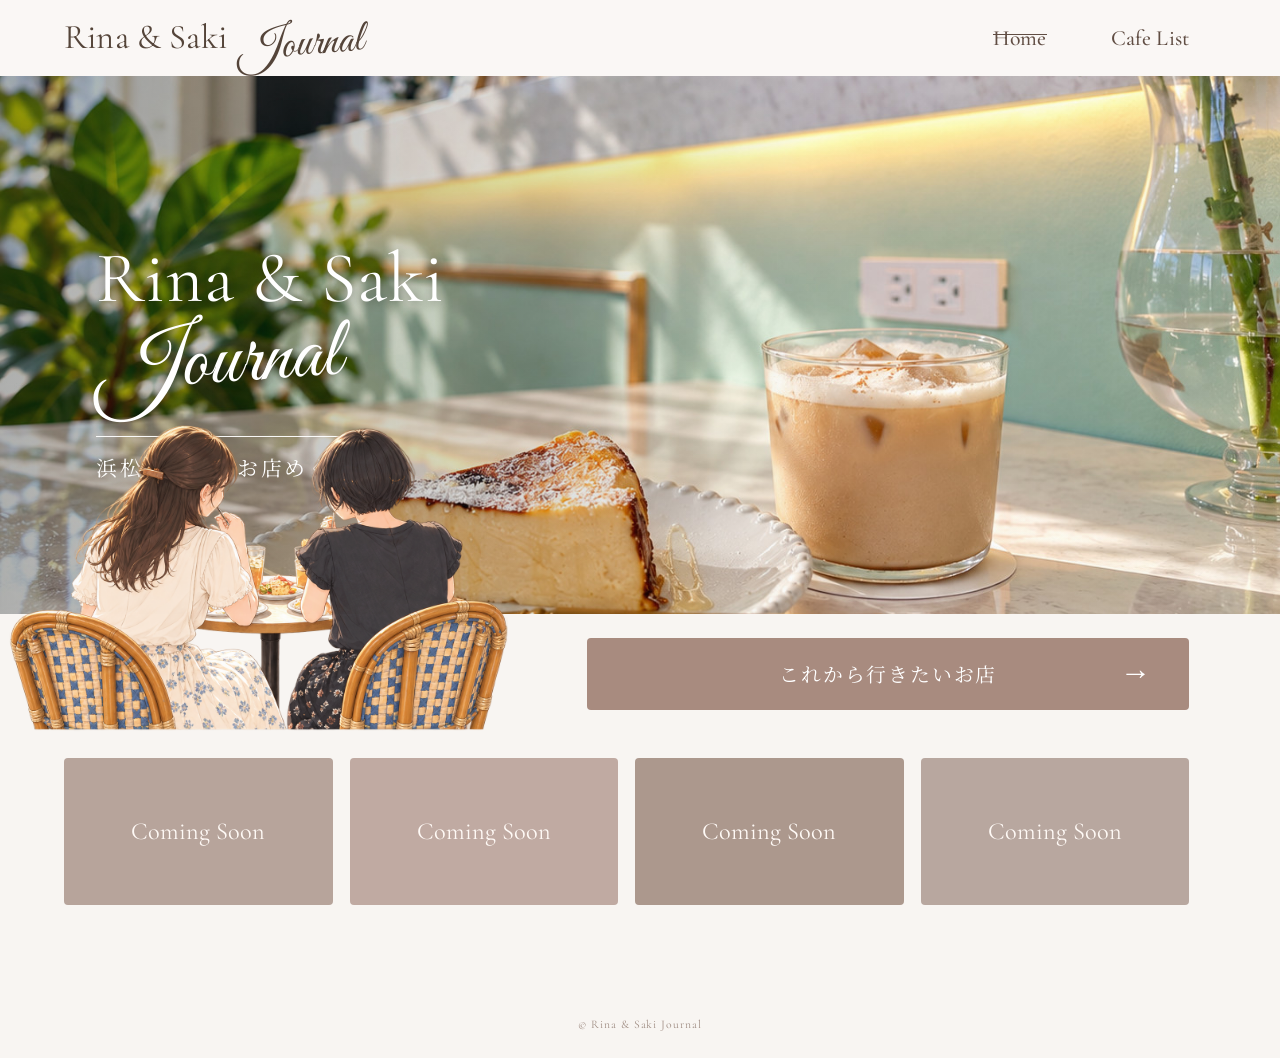
==== index.html @ 0e8df3a0 "Update index.html" ====
<!DOCTYPE html>
<html lang="ja">
<head>
  <meta charset="UTF-8">
  <meta name="viewport" content="width=device-width, initial-scale=1.0">
  <meta name="description" content="Rina & Saki Journal — 浜松の素敵なお店をふたりでめぐるカフェジャーナル。">
  <meta name="theme-color" content="#f8f5f2">
  <title>Rina &amp; Saki Journal | 浜松の素敵なお店めぐり</title>

  <!-- CSSもこのHTMLファイルの中にまとめています。 -->
  <style>
/*
 * Rina & Saki Journal
 * HTML + CSSのみで制作 / JavaScript不使用
 * 画像：pict/top-pict.jpg と pict/rina-saki.png の2点のみ
 */
@import url('https://fonts.googleapis.com/css2?family=Cormorant+Garamond:wght@400;500&family=Great+Vibes&family=Noto+Serif+JP:wght@400;500&display=swap');

:root {
  --paper: #f8f5f2;
  --paper-deep: #f4eeea;
  --ink: #604d43;
  --rose-brown: #a88b7f;
  --rose-brown-hover: #937568;
  --font-serif: 'Cormorant Garamond', 'Times New Roman', Georgia, serif;
  --font-script: 'Great Vibes', 'Z003', 'Apple Chancery', 'Brush Script MT', cursive;
  --font-japanese: 'Noto Serif JP', 'Yu Mincho', 'Hiragino Mincho ProN', serif;
}

*,
*::before,
*::after {
  box-sizing: border-box;
}

html {
  scroll-behavior: smooth;
}

body {
  margin: 0;
  background: var(--paper);
  color: var(--ink);
  -webkit-font-smoothing: antialiased;
}

a {
  color: inherit;
  text-decoration: none;
}

a:focus-visible {
  outline: 3px solid #734d3f;
  outline-offset: 5px;
}

/* ─── Header ─── */
.site-header {
  position: relative;
  z-index: 10;
  width: 100%;
  height: 76px;
  background: rgba(250, 247, 245, 0.97);
}

.header-inner {
  height: 100%;
  padding-inline: 5% 7.1%;
  display: flex;
  align-items: center;
  justify-content: space-between;
  gap: 24px;
}

.site-logo {
  display: inline-flex;
  align-items: baseline;
  white-space: nowrap;
  min-width: 0;
  color: #544439;
}

.logo-serif {
  font-family: var(--font-serif);
  font-weight: 400;
  font-size: clamp(28px, 2.7vw, 40px);
  line-height: 1;
  letter-spacing: 0.005em;
}

.logo-script {
  font-family: var(--font-script);
  font-size: clamp(34px, 3.45vw, 51px);
  font-weight: 400;
  line-height: 1;
  margin-left: 11px;
  transform: translateY(7px) rotate(-5deg);
}

.main-nav {
  display: flex;
  align-items: center;
  gap: clamp(28px, 5vw, 72px);
  align-self: stretch;
}

.nav-link {
  display: inline-flex;
  align-items: center;
  justify-content: center;
  position: relative;
  white-space: nowrap;
  font-family: var(--font-serif);
  font-weight: 500;
  font-size: clamp(20px, 1.7vw, 26px);
  letter-spacing: 0.008em;
  transition: color 160ms ease;
}

.nav-link::after {
  content: '';
  position: absolute;
  bottom: 16px;
  left: 0;
  width: 100%;
  height: 1px;
  transform: scaleX(0);
  transform-origin: left;
  background: currentColor;
  transition: transform 180ms ease;
}

.nav-link:hover,
.nav-link:focus-visible {
  color: #8b6b5e;
}

.nav-link:hover::after,
.nav-link.is-current::after {
  transform: scaleX(1);
}

/* ─── Hero ─── */
.hero {
  position: relative;
  height: clamp(510px, 42vw, 675px);
  background: #c5bbab url('pict/top-pict.jpg') center 73% / cover no-repeat;
}

.hero-shade {
  position: absolute;
  z-index: 0;
  inset: 0;
  background: linear-gradient(90deg, rgba(20, 22, 18, 0.34) 0%, rgba(25, 27, 22, 0.20) 31%, rgba(26, 27, 22, 0.01) 63%);
  pointer-events: none;
}

.hero-copy {
  position: absolute;
  top: 31.2%;
  left: 7.5%;
  z-index: 1;
  color: #fff;
  text-shadow: 0 2px 9px rgba(36, 28, 23, 0.34);
}

.hero-heading {
  margin: 0;
  font-weight: 400;
}

.hero-serif {
  display: block;
  font-family: var(--font-serif);
  font-size: clamp(58px, 5.6vw, 84px);
  font-weight: 400;
  line-height: 0.98;
  letter-spacing: 0.012em;
  white-space: nowrap;
}

.hero-script {
  display: block;
  margin-top: 19px;
  padding-left: 1px;
  font-family: var(--font-script);
  font-size: clamp(70px, 6.7vw, 102px);
  font-weight: 400;
  line-height: 0.91;
  transform: rotate(-4deg);
  transform-origin: left center;
}

.hero-caption {
  margin: 25px 0 0;
  padding-top: 12px;
  border-top: 1px solid rgba(255, 255, 255, 0.94);
  width: max-content;
  max-width: 100%;
  font-family: var(--font-japanese);
  font-size: clamp(18px, 1.63vw, 24px);
  font-weight: 400;
  line-height: 1.8;
  letter-spacing: 0.12em;
  white-space: nowrap;
}

.hero-people {
  position: absolute;
  left: 0.7%;
  bottom: -120px;
  z-index: 5;
  display: block;
  width: min(39%, 565px);
  height: auto;
  transform-origin: bottom center;
  pointer-events: none;
  user-select: none;
}

/* ─── Wish list / CTA ─── */
.wish-section {
  position: relative;
  z-index: 2;
  display: flex;
  align-items: center;
  justify-content: flex-end;
  min-height: 120px;
  padding: 24px 7.1% 24px 5%;
  background: var(--paper);
}

.wish-link {
  position: relative;
  display: flex;
  justify-content: center;
  align-items: center;
  width: 53.5%;
  min-height: 72px;
  padding: 15px 65px;
  border-radius: 4px;
  color: #fff;
  background: var(--rose-brown);
  font-family: var(--font-japanese);
  font-weight: 400;
  font-size: clamp(17px, 1.55vw, 23px);
  letter-spacing: 0.09em;
  text-align: center;
  transition: background-color 180ms ease, transform 180ms ease;
}

.wish-link:hover {
  background: var(--rose-brown-hover);
  transform: translateY(-2px);
}

.wish-arrow {
  position: absolute;
  right: 36px;
  top: 50%;
  transform: translateY(-54%);
  font-family: Georgia, serif;
  font-size: 31px;
  font-weight: 400;
  line-height: 1;
}

/* ─── Coming Soon : solid colors only ─── */
.coming-section {
  padding: 24px 7.1% 100px 5%;
  background: var(--paper);
}

.coming-grid {
  display: grid;
  grid-template-columns: repeat(4, minmax(0, 1fr));
  gap: 17px;
}

.coming-card {
  display: grid;
  place-items: center;
  min-width: 0;
  aspect-ratio: 1.82 / 1;
  border-radius: 4px;
  font-family: var(--font-serif);
  font-size: clamp(22px, 1.9vw, 29px);
  font-weight: 400;
  color: #fffaf6;
  text-align: center;
  transition: filter 180ms ease, transform 180ms ease;
}

.coming-card:hover {
  filter: brightness(0.93);
  transform: translateY(-3px);
}

.coming-card--one { background: #b7a49b; }
.coming-card--two { background: #c0aaa2; }
.coming-card--three { background: #ac988d; }
.coming-card--four { background: #b8a79f; }

/* ─── Footer ─── */
.site-footer {
  padding: 10px 24px 26px;
  color: #9d8a80;
  background: var(--paper);
  font-family: var(--font-serif);
  font-size: 14px;
  letter-spacing: 0.07em;
  text-align: center;
}

/* ─── Tablet ─── */
@media (max-width: 900px) {
  .site-header { height: 72px; }
  .header-inner { padding-inline: 4.5%; }
  .main-nav { gap: 28px; }
  .hero { height: 530px; }
  .hero-copy { top: 28%; left: 7%; }
  .hero-people { width: 49%; bottom: -96px; }
  .wish-section { min-height: 111px; padding-inline: 4.5%; }
  .wish-link { width: 56%; min-height: 64px; padding-inline: 40px; }
  .wish-arrow { right: 20px; font-size: 27px; }
  .coming-section { padding-inline: 4.5%; }
  .coming-grid { gap: 12px; }
  .coming-card { aspect-ratio: 1.5 / 1; font-size: 22px; }
}

/* ─── Smartphone ─── */
@media (max-width: 650px) {
  .site-header { height: 64px; }
  .header-inner { padding-inline: 4.2%; gap: 12px; }
  .logo-serif { font-size: clamp(24px, 5.7vw, 30px); }
  .logo-script { font-size: clamp(29px, 7vw, 37px); margin-left: 5px; transform: translateY(5px) rotate(-5deg); }
  .main-nav { gap: clamp(12px, 3vw, 24px); }
  .nav-link { font-size: clamp(16px, 4vw, 20px); }
  .nav-link::after { bottom: 12px; }

  .hero {
    height: clamp(490px, 128vw, 620px);
    background-position: 58% center;
  }
  .hero-shade {
    background: linear-gradient(180deg, rgba(28, 24, 22, 0.36) 0%, rgba(29, 25, 22, 0.16) 49%, rgba(22, 21, 19, 0.04) 79%);
  }
  .hero-copy { top: 10%; left: 7%; }
  .hero-serif { font-size: clamp(48px, 10vw, 67px); }
  .hero-script { margin-top: 14px; font-size: clamp(71px, 16vw, 95px); }
  .hero-caption { margin-top: 18px; padding-top: 10px; font-size: clamp(14px, 3.7vw, 19px); letter-spacing: 0.09em; }
  .hero-people {
    width: min(93%, 450px);
    left: 50%;
    bottom: -4px;
    transform: translateX(-50%);
  }

  .wish-section { min-height: 111px; padding: 19px 5%; }
  .wish-link { width: 100%; min-height: 68px; padding: 13px 51px 13px 30px; font-size: 17px; }
  .wish-arrow { right: 22px; }

  .coming-section { padding: 9px 5% 60px; }
  .coming-grid { grid-template-columns: repeat(2, minmax(0, 1fr)); gap: 12px; }
  .coming-card { aspect-ratio: 1.6 / 1; font-size: 23px; }
}

/* Very narrow phones: give the logo and navigation their own breathing room. */
@media (max-width: 380px) {
  .site-header { height: auto; }
  .header-inner { flex-direction: column; gap: 4px; padding: 8px 12px 6px; }
  .site-logo { align-self: center; }
  .main-nav { align-self: center; gap: 36px; height: 31px; }
  .nav-link::after { bottom: 0; }
  .hero { height: 490px; }
  .hero-serif { font-size: 46px; }
  .hero-script { font-size: 70px; }
}

@media (prefers-reduced-motion: reduce) {
  html { scroll-behavior: auto; }
  *, *::before, *::after { transition-duration: 0.01ms !important; }
}
  </style>
</head>
<body>
  <header class="site-header">
    <div class="header-inner">
      <a class="site-logo" href="index.html" aria-label="Rina & Saki Journal ホーム">
        <span class="logo-serif">Rina &amp; Saki</span>
        <span class="logo-script">Journal</span>
      </a>

      <nav class="main-nav" aria-label="メインナビゲーション">
        <a class="nav-link is-current" href="index.html" aria-current="page">Home</a>
        <a class="nav-link" href="list.html">Cafe List</a>
      </nav>
    </div>
  </header>

  <main>
    <!-- メインのカフェ写真：pict/top-pict.jpg（CSSで指定） -->
    <section class="hero" aria-labelledby="hero-title">
      <div class="hero-shade" aria-hidden="true"></div>

      <div class="hero-copy">
        <h1 class="hero-heading" id="hero-title">
          <span class="hero-serif">Rina &amp; Saki</span>
          <span class="hero-script">Journal</span>
        </h1>
        <p class="hero-caption">浜松の素敵なお店めぐり</p>
      </div>

      <!-- 透過PNGの人物イラスト：pict/rina-saki.png -->
      <img
        class="hero-people"
        src="pict/rina-saki.png"
        alt="カフェでおしゃべりしながら過ごすRinaとSakiのイラスト"
        width="1254"
        height="780"
      >
    </section>

    <!-- これから行きたいお店 -->
    <section class="wish-section" aria-label="行きたいお店へのリンク">
      <a class="wish-link" href="hext.html">
        <span>これから行きたいお店</span>
        <span class="wish-arrow" aria-hidden="true">→</span>
      </a>
    </section>

    <!-- 今後追加予定の4店舗。写真は使わず、無地のカードにしています。 -->
    <section class="coming-section" aria-label="今後紹介するお店">
      <div class="coming-grid">
        <a class="coming-card coming-card--one" href="comingsoon.html" aria-label="Coming Soon 1">
          <span>Coming Soon</span>
        </a>
        <a class="coming-card coming-card--two" href="comingsoon.html" aria-label="Coming Soon 2">
          <span>Coming Soon</span>
        </a>
        <a class="coming-card coming-card--three" href="comingsoon.html" aria-label="Coming Soon 3">
          <span>Coming Soon</span>
        </a>
        <a class="coming-card coming-card--four" href="comingsoon.html" aria-label="Coming Soon 4">
          <span>Coming Soon</span>
        </a>
      </div>
    </section>
  </main>

  <footer class="site-footer">
    <small>© Rina &amp; Saki Journal</small>
  </footer>
</body>
</html>
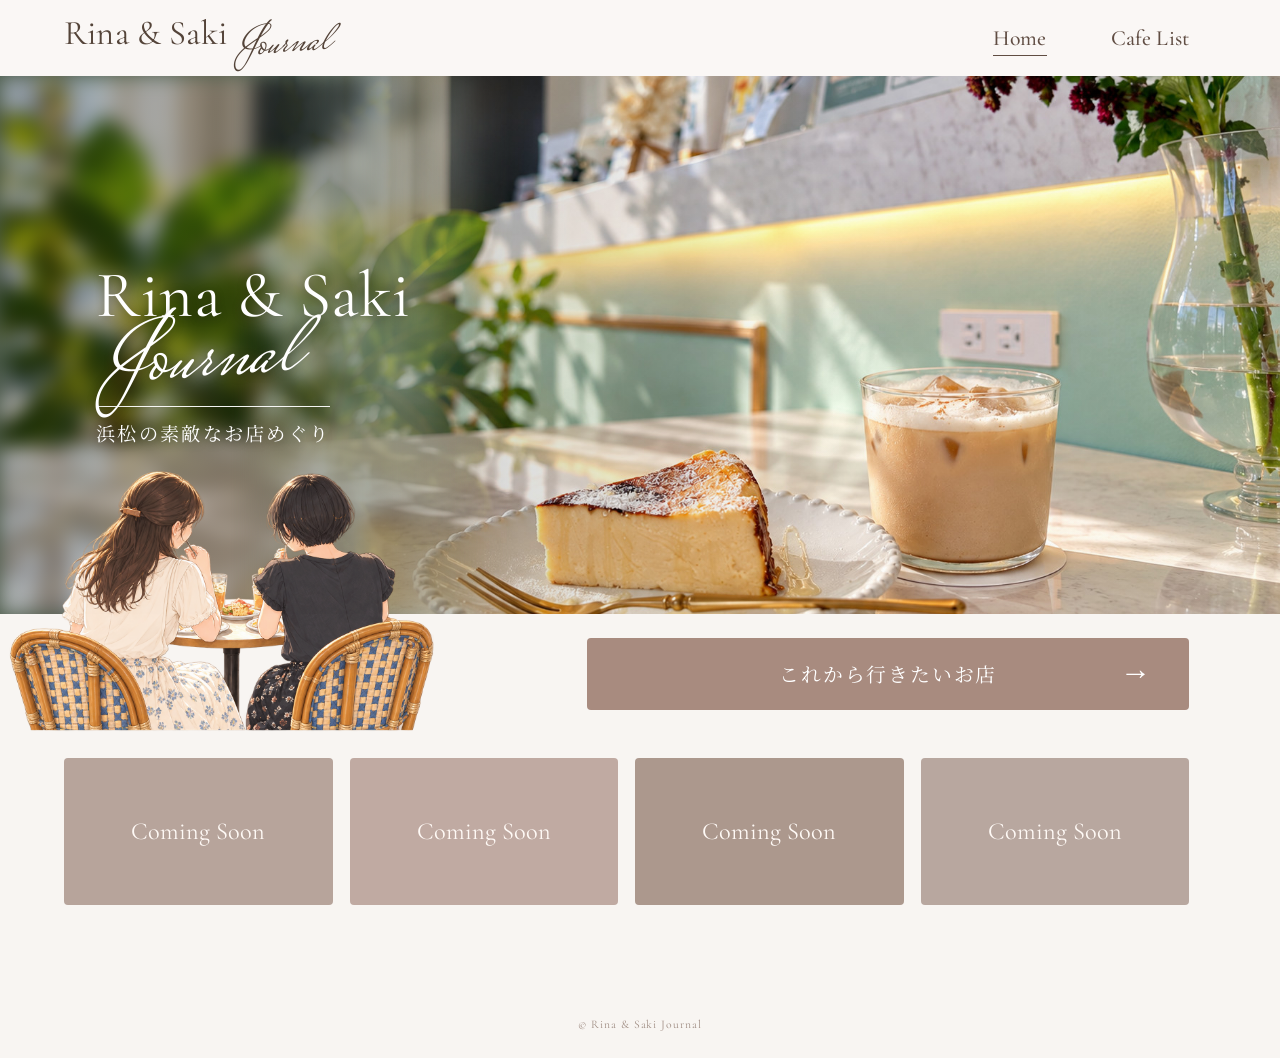
==== commit 7a73b276: "Update index.html" ====
--- a/index.html
+++ b/index.html
@@ -14,7 +14,7 @@
  * HTML + CSSのみで制作 / JavaScript不使用
  * 画像：pict/top-pict.jpg と pict/rina-saki.png の2点のみ
  */
-@import url('https://fonts.googleapis.com/css2?family=Cormorant+Garamond:wght@400;500&family=Great+Vibes&family=Noto+Serif+JP:wght@400;500&display=swap');
+@import url('https://fonts.googleapis.com/css2?family=Cormorant+Garamond:wght@400;500&family=Mrs+Saint+Delafield&family=Noto+Serif+JP:wght@400;500&display=swap');
 
 :root {
   --paper: #f8f5f2;
@@ -23,7 +23,7 @@
   --rose-brown: #a88b7f;
   --rose-brown-hover: #937568;
   --font-serif: 'Cormorant Garamond', 'Times New Roman', Georgia, serif;
-  --font-script: 'Great Vibes', 'Z003', 'Apple Chancery', 'Brush Script MT', cursive;
+  --font-script: 'Mrs Saint Delafield', 'Snell Roundhand', 'Apple Chancery', 'Z003', cursive;
   --font-japanese: 'Noto Serif JP', 'Yu Mincho', 'Hiragino Mincho ProN', serif;
 }
 
@@ -90,11 +90,11 @@
 
 .logo-script {
   font-family: var(--font-script);
-  font-size: clamp(34px, 3.45vw, 51px);
+  font-size: clamp(34px, 3.35vw, 49px);
   font-weight: 400;
   line-height: 1;
-  margin-left: 11px;
-  transform: translateY(7px) rotate(-5deg);
+  margin-left: 7px;
+  transform: translateY(8px) rotate(-4deg);
 }
 
 .main-nav {
@@ -120,7 +120,7 @@
 .nav-link::after {
   content: '';
   position: absolute;
-  bottom: 16px;
+  bottom: -5px;
   left: 0;
   width: 100%;
   height: 1px;
@@ -144,12 +144,40 @@
 .hero {
   position: relative;
   height: clamp(510px, 42vw, 675px);
-  background: #c5bbab url('pict/top-pict.jpg') center 73% / cover no-repeat;
+  background: #647b62;
+  isolation: isolate;
+  z-index: 3;
+}
+
+/* 写真の主役（ケーキとラテ）を参考画像に近いサイズへ。
+   左端は背景写真を利用し、境界はなめらかにぼかしてつなげる。 */
+.hero::before {
+  content: '';
+  position: absolute;
+  z-index: 0;
+  inset: 0;
+  background: url('pict/top-pict.jpg') right 68% / 81% auto no-repeat;
+  -webkit-mask-image: linear-gradient(to right, transparent 0%, transparent 18%, rgba(0,0,0,.3) 27%, black 38%);
+  mask-image: linear-gradient(to right, transparent 0%, transparent 18%, rgba(0,0,0,.3) 27%, black 38%);
+  pointer-events: none;
+}
+
+/* 左端の植物の雰囲気をぼかした写真で自然につなぐ */
+.hero::after {
+  content: '';
+  position: absolute;
+  z-index: 0;
+  inset: 0;
+  background: url('pict/top-pict.jpg') center 68% / cover no-repeat;
+  filter: blur(10px);
+  -webkit-mask-image: linear-gradient(to right, black 0%, black 18%, transparent 40%);
+  mask-image: linear-gradient(to right, black 0%, black 18%, transparent 40%);
+  pointer-events: none;
 }
 
 .hero-shade {
   position: absolute;
-  z-index: 0;
+  z-index: 1;
   inset: 0;
   background: linear-gradient(90deg, rgba(20, 22, 18, 0.34) 0%, rgba(25, 27, 22, 0.20) 31%, rgba(26, 27, 22, 0.01) 63%);
   pointer-events: none;
@@ -157,9 +185,9 @@
 
 .hero-copy {
   position: absolute;
-  top: 31.2%;
+  top: 34.8%;
   left: 7.5%;
-  z-index: 1;
+  z-index: 2;
   color: #fff;
   text-shadow: 0 2px 9px rgba(36, 28, 23, 0.34);
 }
@@ -172,33 +200,33 @@
 .hero-serif {
   display: block;
   font-family: var(--font-serif);
-  font-size: clamp(58px, 5.6vw, 84px);
-  font-weight: 400;
-  line-height: 0.98;
-  letter-spacing: 0.012em;
+  font-size: clamp(57px, 5.1vw, 75px);
+  font-weight: 400;
+  line-height: 1;
+  letter-spacing: 0.01em;
   white-space: nowrap;
 }
 
 .hero-script {
   display: block;
-  margin-top: 19px;
+  margin-top: 3px;
   padding-left: 1px;
   font-family: var(--font-script);
-  font-size: clamp(70px, 6.7vw, 102px);
-  font-weight: 400;
-  line-height: 0.91;
+  font-size: clamp(76px, 7.1vw, 104px);
+  font-weight: 400;
+  line-height: 0.88;
   transform: rotate(-4deg);
   transform-origin: left center;
 }
 
 .hero-caption {
-  margin: 25px 0 0;
-  padding-top: 12px;
+  margin: -5px 0 0;
+  padding-top: 9px;
   border-top: 1px solid rgba(255, 255, 255, 0.94);
   width: max-content;
   max-width: 100%;
   font-family: var(--font-japanese);
-  font-size: clamp(18px, 1.63vw, 24px);
+  font-size: clamp(18px, 1.5vw, 22px);
   font-weight: 400;
   line-height: 1.8;
   letter-spacing: 0.12em;
@@ -211,7 +239,7 @@
   bottom: -120px;
   z-index: 5;
   display: block;
-  width: min(39%, 565px);
+  width: min(33.2%, 480px);
   height: auto;
   transform-origin: bottom center;
   pointer-events: none;
@@ -336,19 +364,26 @@
   .logo-script { font-size: clamp(29px, 7vw, 37px); margin-left: 5px; transform: translateY(5px) rotate(-5deg); }
   .main-nav { gap: clamp(12px, 3vw, 24px); }
   .nav-link { font-size: clamp(16px, 4vw, 20px); }
-  .nav-link::after { bottom: 12px; }
+  .nav-link::after { bottom: -5px; }
 
   .hero {
     height: clamp(490px, 128vw, 620px);
+    background-position: center 68%;
+  }
+  .hero::before {
+    background-size: auto 100%;
     background-position: 58% center;
+    -webkit-mask-image: none;
+    mask-image: none;
   }
+  .hero::after { display: none; }
   .hero-shade {
     background: linear-gradient(180deg, rgba(28, 24, 22, 0.36) 0%, rgba(29, 25, 22, 0.16) 49%, rgba(22, 21, 19, 0.04) 79%);
   }
   .hero-copy { top: 10%; left: 7%; }
   .hero-serif { font-size: clamp(48px, 10vw, 67px); }
-  .hero-script { margin-top: 14px; font-size: clamp(71px, 16vw, 95px); }
-  .hero-caption { margin-top: 18px; padding-top: 10px; font-size: clamp(14px, 3.7vw, 19px); letter-spacing: 0.09em; }
+  .hero-script { margin-top: 5px; font-size: clamp(76px, 19vw, 108px); }
+  .hero-caption { margin-top: 10px; padding-top: 10px; font-size: clamp(14px, 3.7vw, 19px); letter-spacing: 0.09em; }
   .hero-people {
     width: min(93%, 450px);
     left: 50%;
@@ -371,7 +406,7 @@
   .header-inner { flex-direction: column; gap: 4px; padding: 8px 12px 6px; }
   .site-logo { align-self: center; }
   .main-nav { align-self: center; gap: 36px; height: 31px; }
-  .nav-link::after { bottom: 0; }
+  .nav-link::after { bottom: -4px; }
   .hero { height: 490px; }
   .hero-serif { font-size: 46px; }
   .hero-script { font-size: 70px; }
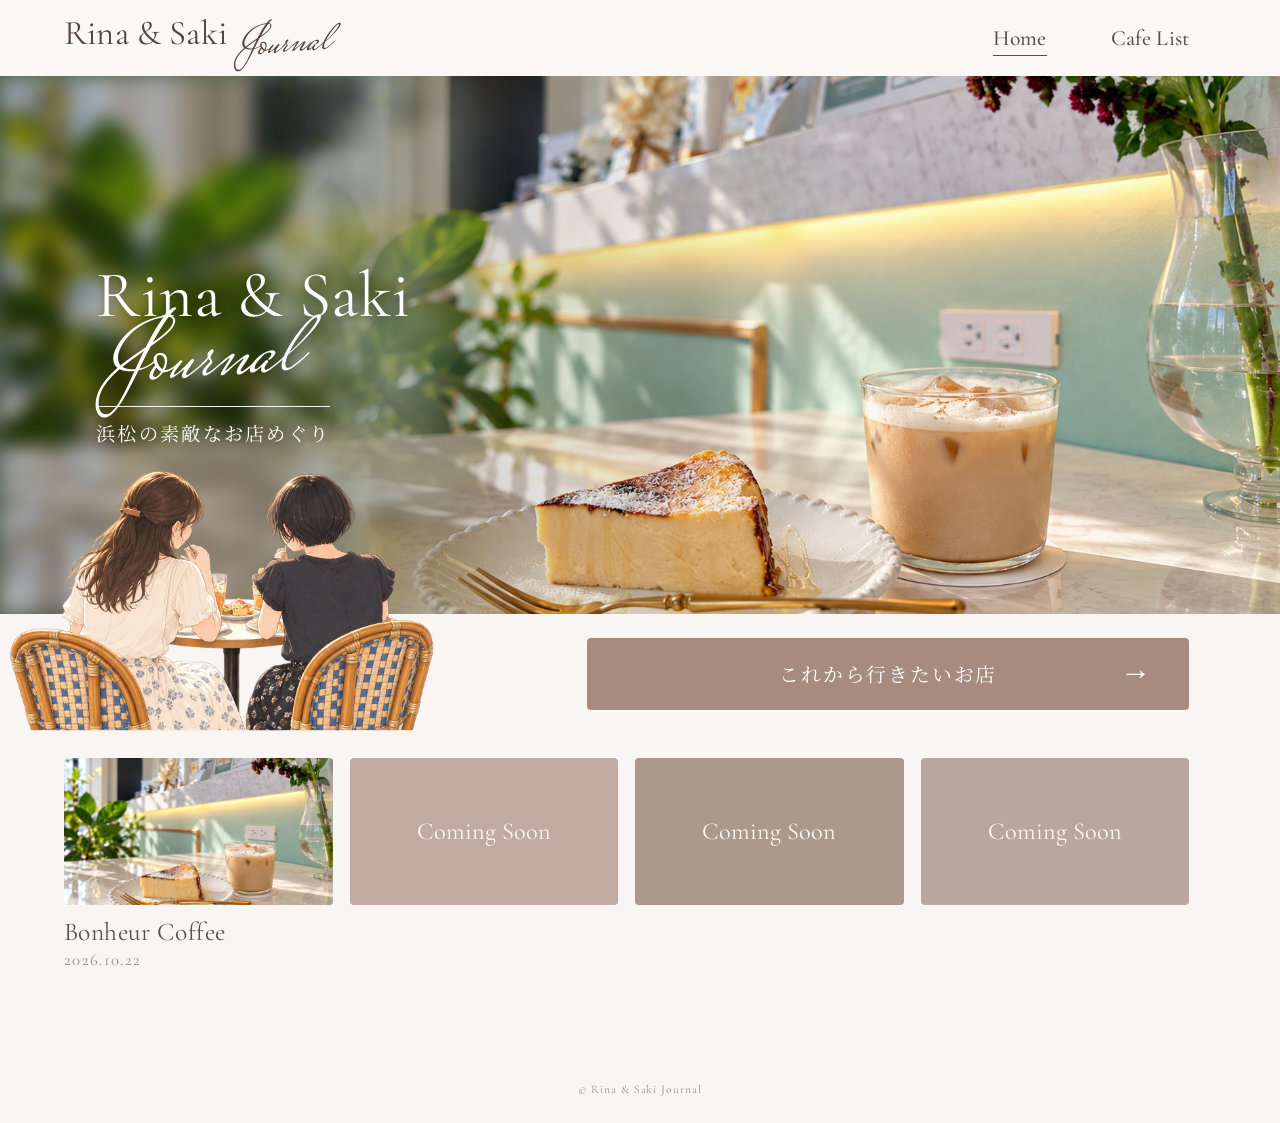
==== commit 67338f0d: "Update index.html" ====
--- a/index.html
+++ b/index.html
@@ -12,7 +12,7 @@
 /*
  * Rina & Saki Journal
  * HTML + CSSのみで制作 / JavaScript不使用
- * 画像：pict/top-pict.jpg と pict/rina-saki.png の2点のみ
+ * 画像：pict/top-pict.jpg、pict/rina-saki.png、pict/bonheur/bonheur05.jpg
  */
 @import url('https://fonts.googleapis.com/css2?family=Cormorant+Garamond:wght@400;500&family=Mrs+Saint+Delafield&family=Noto+Serif+JP:wght@400;500&display=swap');
 
@@ -293,7 +293,7 @@
   line-height: 1;
 }
 
-/* ─── Coming Soon : solid colors only ─── */
+/* ─── Cafe journal cards ─── */
 .coming-section {
   padding: 24px 7.1% 100px 5%;
   background: var(--paper);
@@ -327,7 +327,52 @@
 .coming-card--one { background: #b7a49b; }
 .coming-card--two { background: #c0aaa2; }
 .coming-card--three { background: #ac988d; }
-.coming-card--four { background: #b8a79f; }
+ .coming-card--four { background: #b8a79f; }
+
+/* 最初のカードは、写真＋店名＋訪問日のセット */
+.cafe-entry { min-width: 0; }
+.cafe-entry-photo {
+  display: block;
+  width: 100%;
+  aspect-ratio: 1.82 / 1;
+  overflow: hidden;
+  border-radius: 4px;
+  background: #d9c9be;
+}
+.cafe-entry-photo img {
+  display: block;
+  width: 100%;
+  height: 100%;
+  object-fit: cover;
+  object-position: center 64%;
+  transition: transform 250ms ease;
+}
+.cafe-entry-photo:hover img { transform: scale(1.035); }
+.cafe-entry-name {
+  margin: 12px 0 2px;
+  font-family: var(--font-serif);
+  font-size: clamp(23px, 2vw, 29px);
+  font-weight: 400;
+  line-height: 1.2;
+  letter-spacing: .015em;
+}
+.cafe-entry-name a:hover { text-decoration: underline; text-underline-offset: 4px; }
+.cafe-entry-date {
+  margin: 0;
+  font-family: var(--font-serif);
+  font-size: clamp(16px, 1.3vw, 19px);
+  letter-spacing: .08em;
+  color: #9c877e;
+}
+@media (max-width: 900px) {
+  .cafe-entry-photo { aspect-ratio: 1.5 / 1; }
+}
+@media (max-width: 650px) {
+  .cafe-entry-photo { aspect-ratio: 1.6 / 1; }
+  .cafe-entry-name { font-size: 22px; }
+  .cafe-entry-date { font-size: 16px; }
+}
+
 
 /* ─── Footer ─── */
 .site-footer {
@@ -464,12 +509,17 @@
       </a>
     </section>
 
-    <!-- 今後追加予定の4店舗。写真は使わず、無地のカードにしています。 -->
+    <!-- 訪問済みのカフェ1軒＋Coming Soon 3軒 -->
     <section class="coming-section" aria-label="今後紹介するお店">
       <div class="coming-grid">
-        <a class="coming-card coming-card--one" href="comingsoon.html" aria-label="Coming Soon 1">
-          <span>Coming Soon</span>
-        </a>
+        <!-- 1軒目：ボヌールコーヒー。写真も店名もクリックで日記へ -->
+        <article class="cafe-entry">
+          <a class="cafe-entry-photo" href="bonheur.html" aria-label="Bonheur Coffeeのカフェ日記を見る">
+            <img src="pict/bonheur/bonheur05.jpg" alt="ボヌールコーヒーで撮ったバスクチーズケーキとラテ" loading="lazy">
+          </a>
+          <h2 class="cafe-entry-name"><a href="bonheur.html">Bonheur Coffee</a></h2>
+          <p class="cafe-entry-date"><time datetime="2026-10-22">2026.10.22</time></p>
+        </article>
         <a class="coming-card coming-card--two" href="comingsoon.html" aria-label="Coming Soon 2">
           <span>Coming Soon</span>
         </a>
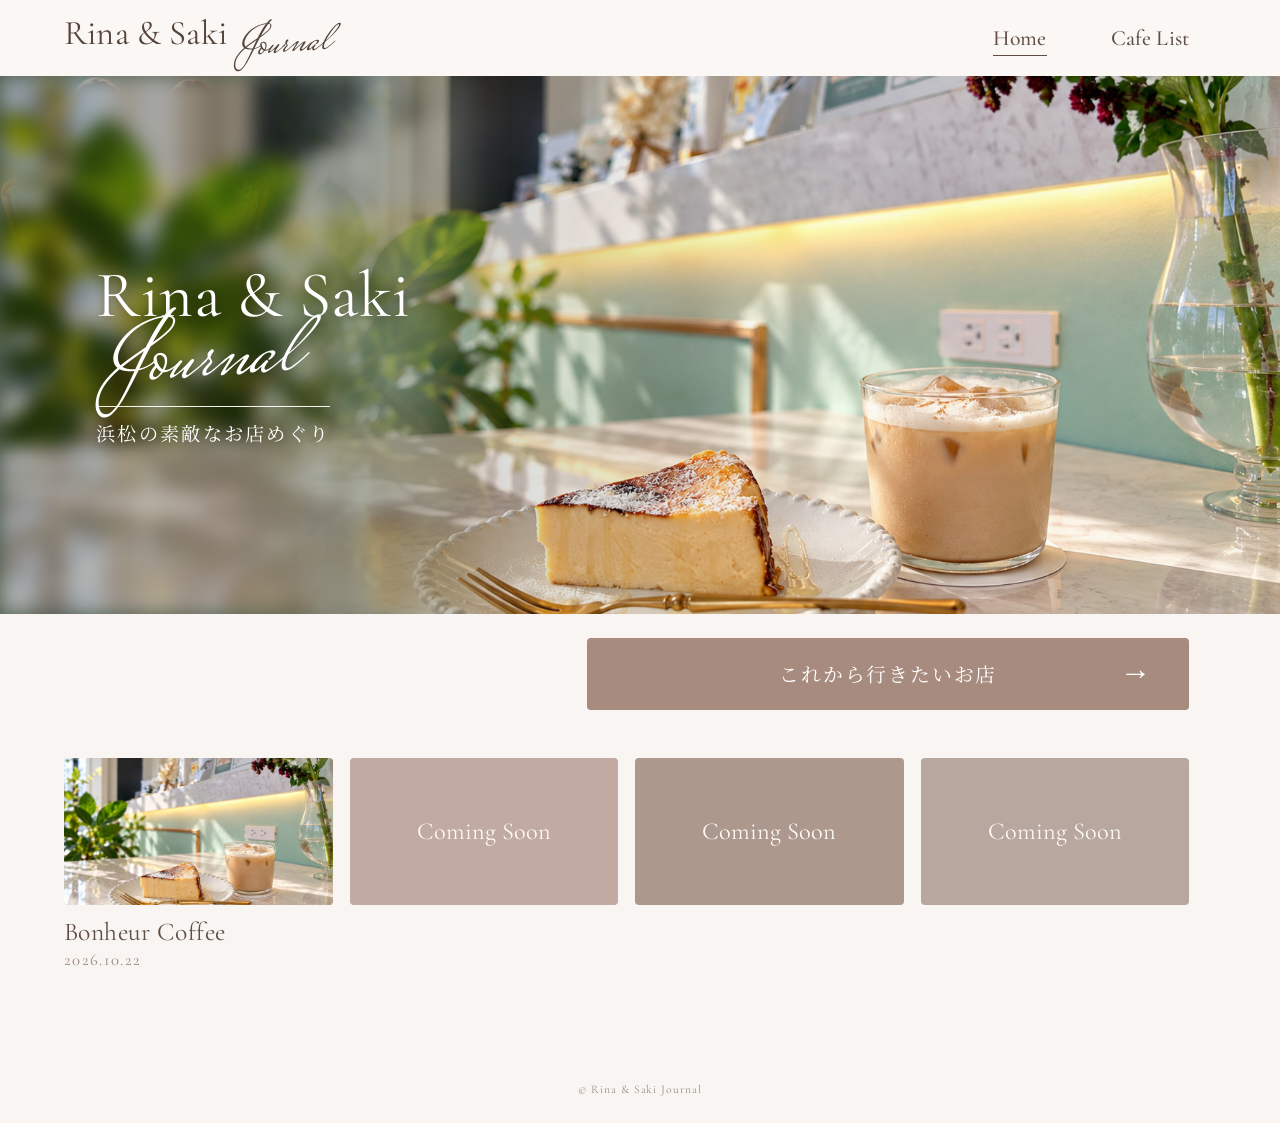
==== commit 17eb2b9b: "Update index.html" ====
--- a/index.html
+++ b/index.html
@@ -232,19 +232,15 @@
   letter-spacing: 0.12em;
   white-space: nowrap;
 }
-
 .hero-people {
-  position: absolute;
-  left: 0.7%;
-  bottom: -120px;
-  z-index: 5;
-  display: block;
-  width: min(33.2%, 480px);
+  width: 55%;
+  max-width: 270px;
   height: auto;
-  transform-origin: bottom center;
-  pointer-events: none;
-  user-select: none;
-}
+  left: 4%;
+  bottom: 0;
+  transform: none;
+}
+
 
 /* ─── Wish list / CTA ─── */
 .wish-section {
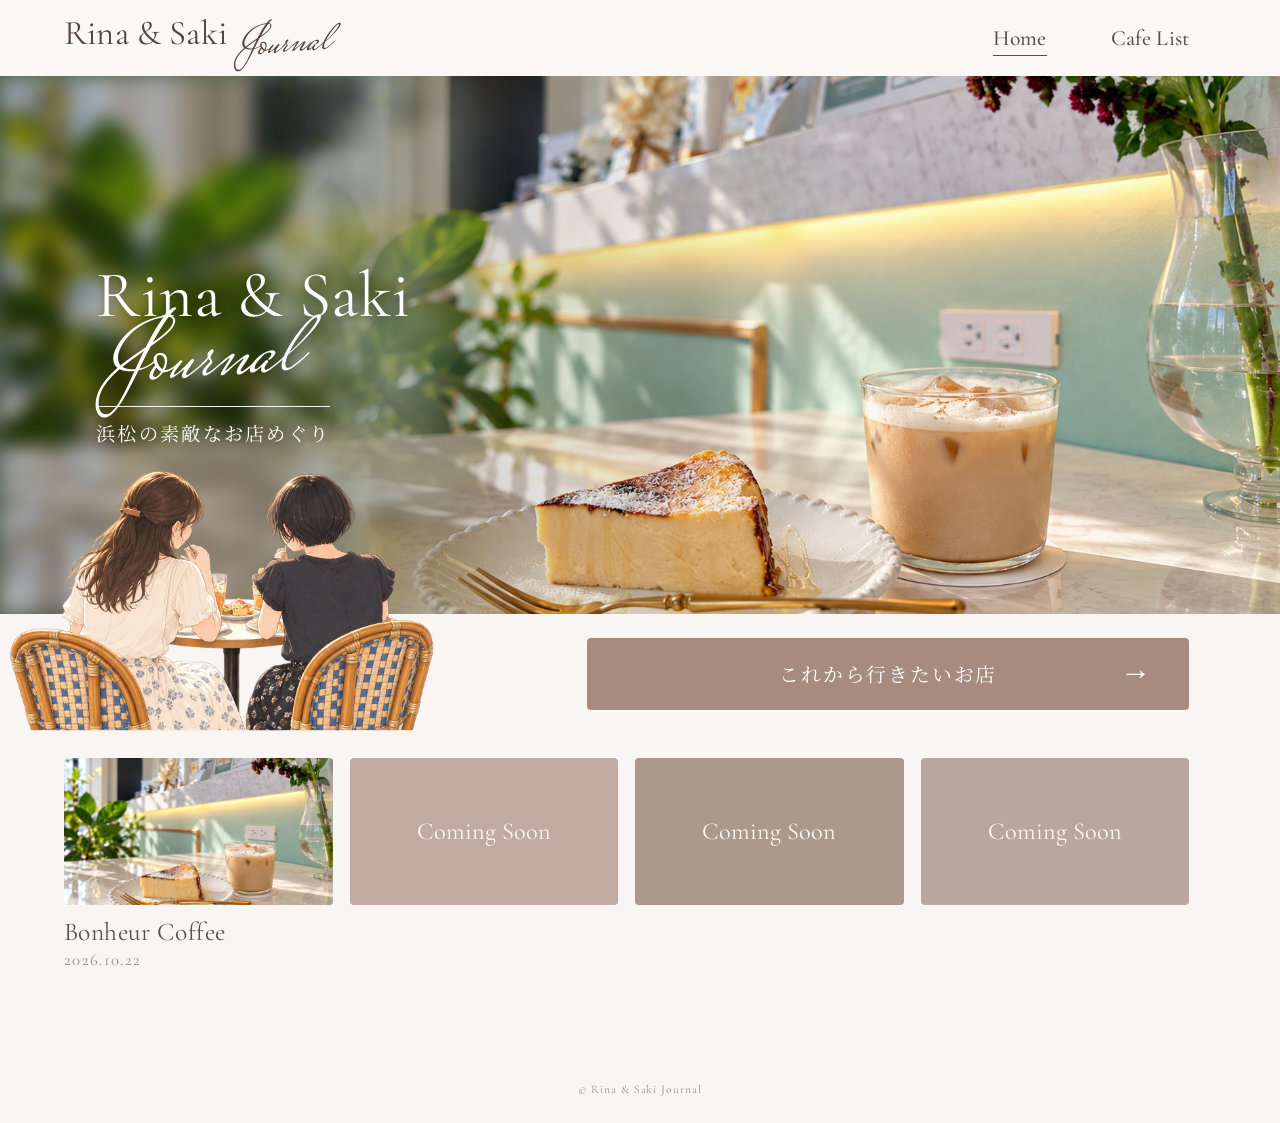
==== commit aa2a407c: "Update index.html" ====
--- a/index.html
+++ b/index.html
@@ -232,15 +232,19 @@
   letter-spacing: 0.12em;
   white-space: nowrap;
 }
+
 .hero-people {
-  width: 55%;
-  max-width: 270px;
+  position: absolute;
+  left: 0.7%;
+  bottom: -120px;
+  z-index: 5;
+  display: block;
+  width: min(33.2%, 480px);
   height: auto;
-  left: 4%;
-  bottom: 0;
-  transform: none;
-}
-
+  transform-origin: bottom center;
+  pointer-events: none;
+  user-select: none;
+}
 
 /* ─── Wish list / CTA ─── */
 .wish-section {
@@ -426,10 +430,12 @@
   .hero-script { margin-top: 5px; font-size: clamp(76px, 19vw, 108px); }
   .hero-caption { margin-top: 10px; padding-top: 10px; font-size: clamp(14px, 3.7vw, 19px); letter-spacing: 0.09em; }
   .hero-people {
-    width: min(93%, 450px);
-    left: 50%;
-    bottom: -4px;
-    transform: translateX(-50%);
+    width: 55%;
+    max-width: 270px;
+    height: auto;
+    left: 4%;
+    bottom: 0;
+    transform: none;
   }
 
   .wish-section { min-height: 111px; padding: 19px 5%; }
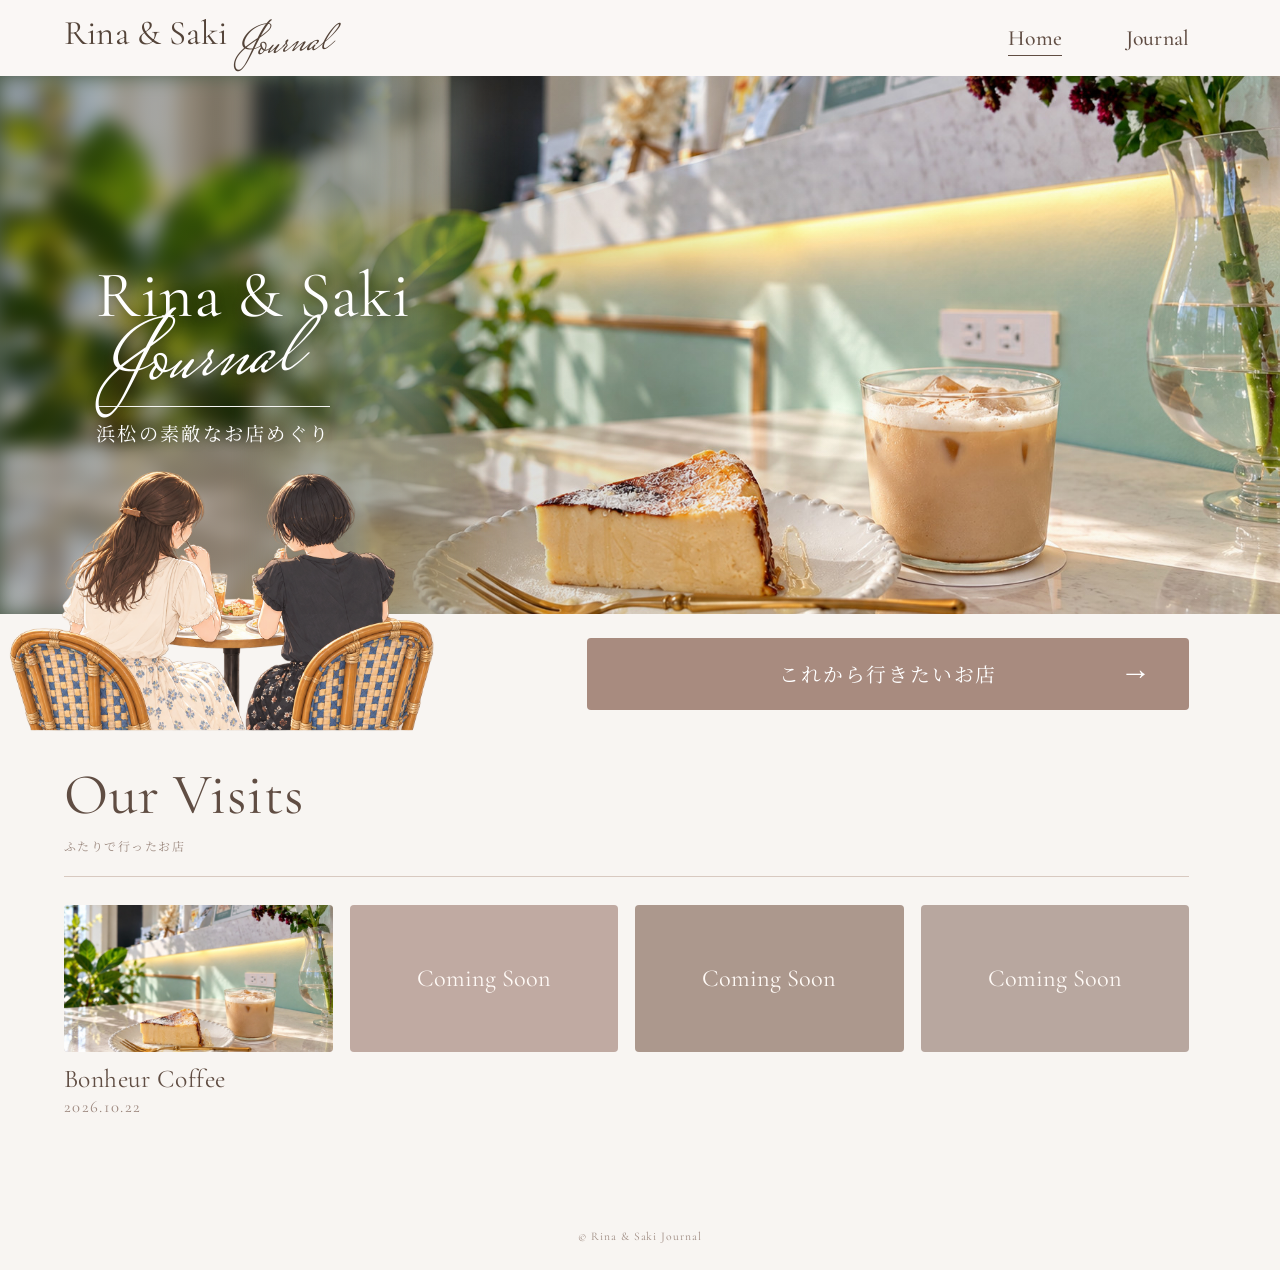
==== commit faa96593: "Update index.html" ====
--- a/index.html
+++ b/index.html
@@ -1,3 +1,4 @@
+
 <!DOCTYPE html>
 <html lang="ja">
 <head>
@@ -293,10 +294,35 @@
   line-height: 1;
 }
 
-/* ─── Cafe journal cards ─── */
+/* ─── Our Visits / 訪れたお店の記録 ─── */
 .coming-section {
-  padding: 24px 7.1% 100px 5%;
+  padding: 30px 7.1% 100px 5%;
   background: var(--paper);
+  scroll-margin-top: 20px;
+}
+
+.visits-heading {
+  margin: 0 0 28px;
+  padding-bottom: 19px;
+  border-bottom: 1px solid #d8c9c0;
+}
+
+.visits-heading h2 {
+  margin: 0;
+  font-family: var(--font-serif);
+  font-size: clamp(42px, 4.5vw, 64px);
+  font-weight: 400;
+  line-height: 1.1;
+  letter-spacing: .015em;
+}
+
+.visits-heading p {
+  margin: 8px 0 0;
+  color: #9d8a80;
+  font-family: var(--font-japanese);
+  font-size: 12px;
+  line-height: 1.8;
+  letter-spacing: .12em;
 }
 
 .coming-grid {
@@ -327,7 +353,7 @@
 .coming-card--one { background: #b7a49b; }
 .coming-card--two { background: #c0aaa2; }
 .coming-card--three { background: #ac988d; }
- .coming-card--four { background: #b8a79f; }
+.coming-card--four { background: #b8a79f; }
 
 /* 最初のカードは、写真＋店名＋訪問日のセット */
 .cafe-entry { min-width: 0; }
@@ -372,7 +398,6 @@
   .cafe-entry-name { font-size: 22px; }
   .cafe-entry-date { font-size: 16px; }
 }
-
 
 /* ─── Footer ─── */
 .site-footer {
@@ -442,7 +467,10 @@
   .wish-link { width: 100%; min-height: 68px; padding: 13px 51px 13px 30px; font-size: 17px; }
   .wish-arrow { right: 22px; }
 
-  .coming-section { padding: 9px 5% 60px; }
+  .coming-section { padding: 18px 5% 60px; }
+  .visits-heading { margin-bottom: 22px; padding-bottom: 15px; }
+  .visits-heading h2 { font-size: 44px; }
+  .visits-heading p { font-size: 11px; }
   .coming-grid { grid-template-columns: repeat(2, minmax(0, 1fr)); gap: 12px; }
   .coming-card { aspect-ratio: 1.6 / 1; font-size: 23px; }
 }
@@ -475,7 +503,7 @@
 
       <nav class="main-nav" aria-label="メインナビゲーション">
         <a class="nav-link is-current" href="index.html" aria-current="page">Home</a>
-        <a class="nav-link" href="list.html">Cafe List</a>
+        <a class="nav-link" href="#our-visits">Journal</a>
       </nav>
     </div>
   </header>
@@ -505,23 +533,29 @@
 
     <!-- これから行きたいお店 -->
     <section class="wish-section" aria-label="行きたいお店へのリンク">
-      <a class="wish-link" href="hext.html">
+      <a class="wish-link" href="next.html">
         <span>これから行きたいお店</span>
         <span class="wish-arrow" aria-hidden="true">→</span>
       </a>
     </section>
 
-    <!-- 訪問済みのカフェ1軒＋Coming Soon 3軒 -->
-    <section class="coming-section" aria-label="今後紹介するお店">
+    <!-- ふたりで訪れたお店の記録 -->
+    <section class="coming-section" id="our-visits" aria-labelledby="visits-title">
+      <div class="visits-heading">
+        <h2 id="visits-title">Our Visits</h2>
+        <p>ふたりで行ったお店</p>
+      </div>
+
       <div class="coming-grid">
         <!-- 1軒目：ボヌールコーヒー。写真も店名もクリックで日記へ -->
         <article class="cafe-entry">
           <a class="cafe-entry-photo" href="bonheur.html" aria-label="Bonheur Coffeeのカフェ日記を見る">
             <img src="pict/bonheur/bonheur05.jpg" alt="ボヌールコーヒーで撮ったバスクチーズケーキとラテ" loading="lazy">
           </a>
-          <h2 class="cafe-entry-name"><a href="bonheur.html">Bonheur Coffee</a></h2>
+          <h3 class="cafe-entry-name"><a href="bonheur.html">Bonheur Coffee</a></h3>
           <p class="cafe-entry-date"><time datetime="2026-10-22">2026.10.22</time></p>
         </article>
+
         <a class="coming-card coming-card--two" href="comingsoon.html" aria-label="Coming Soon 2">
           <span>Coming Soon</span>
         </a>
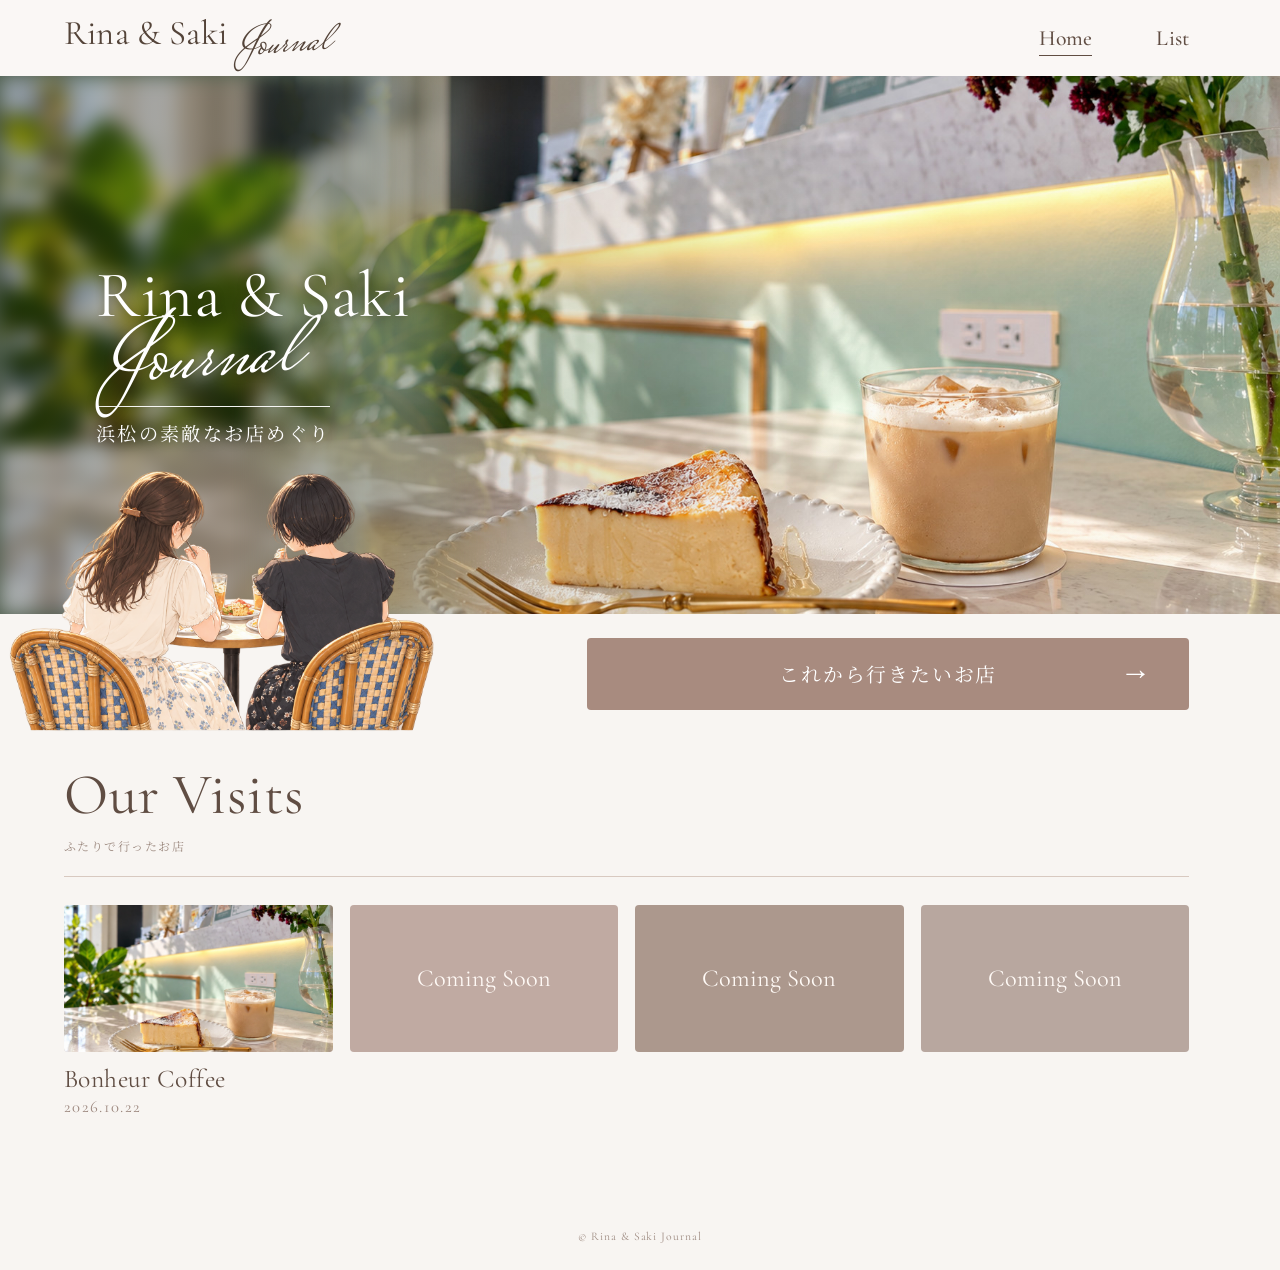
==== commit 772494d1: "Update index.html" ====
--- a/index.html
+++ b/index.html
@@ -503,7 +503,7 @@
 
       <nav class="main-nav" aria-label="メインナビゲーション">
         <a class="nav-link is-current" href="index.html" aria-current="page">Home</a>
-        <a class="nav-link" href="#our-visits">Journal</a>
+        <a class="nav-link" href="list.html">List</a>
       </nav>
     </div>
   </header>
